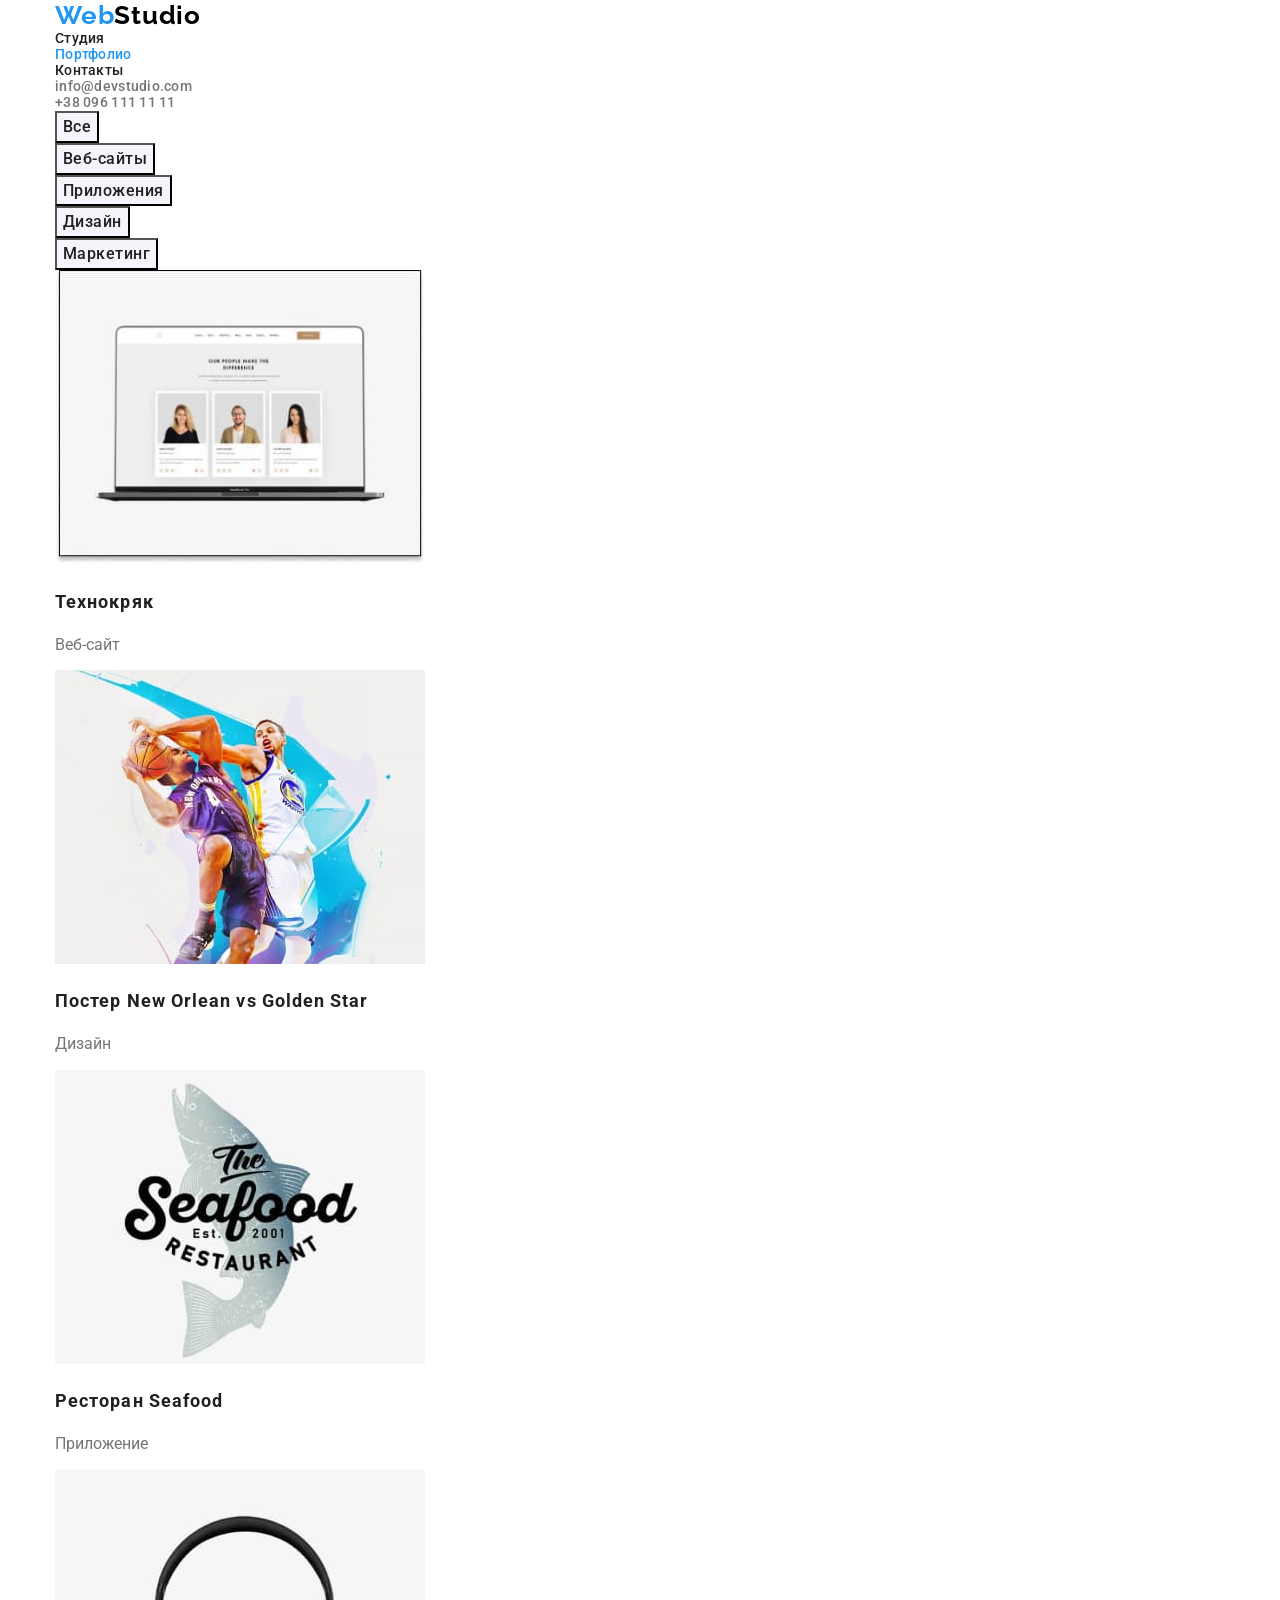
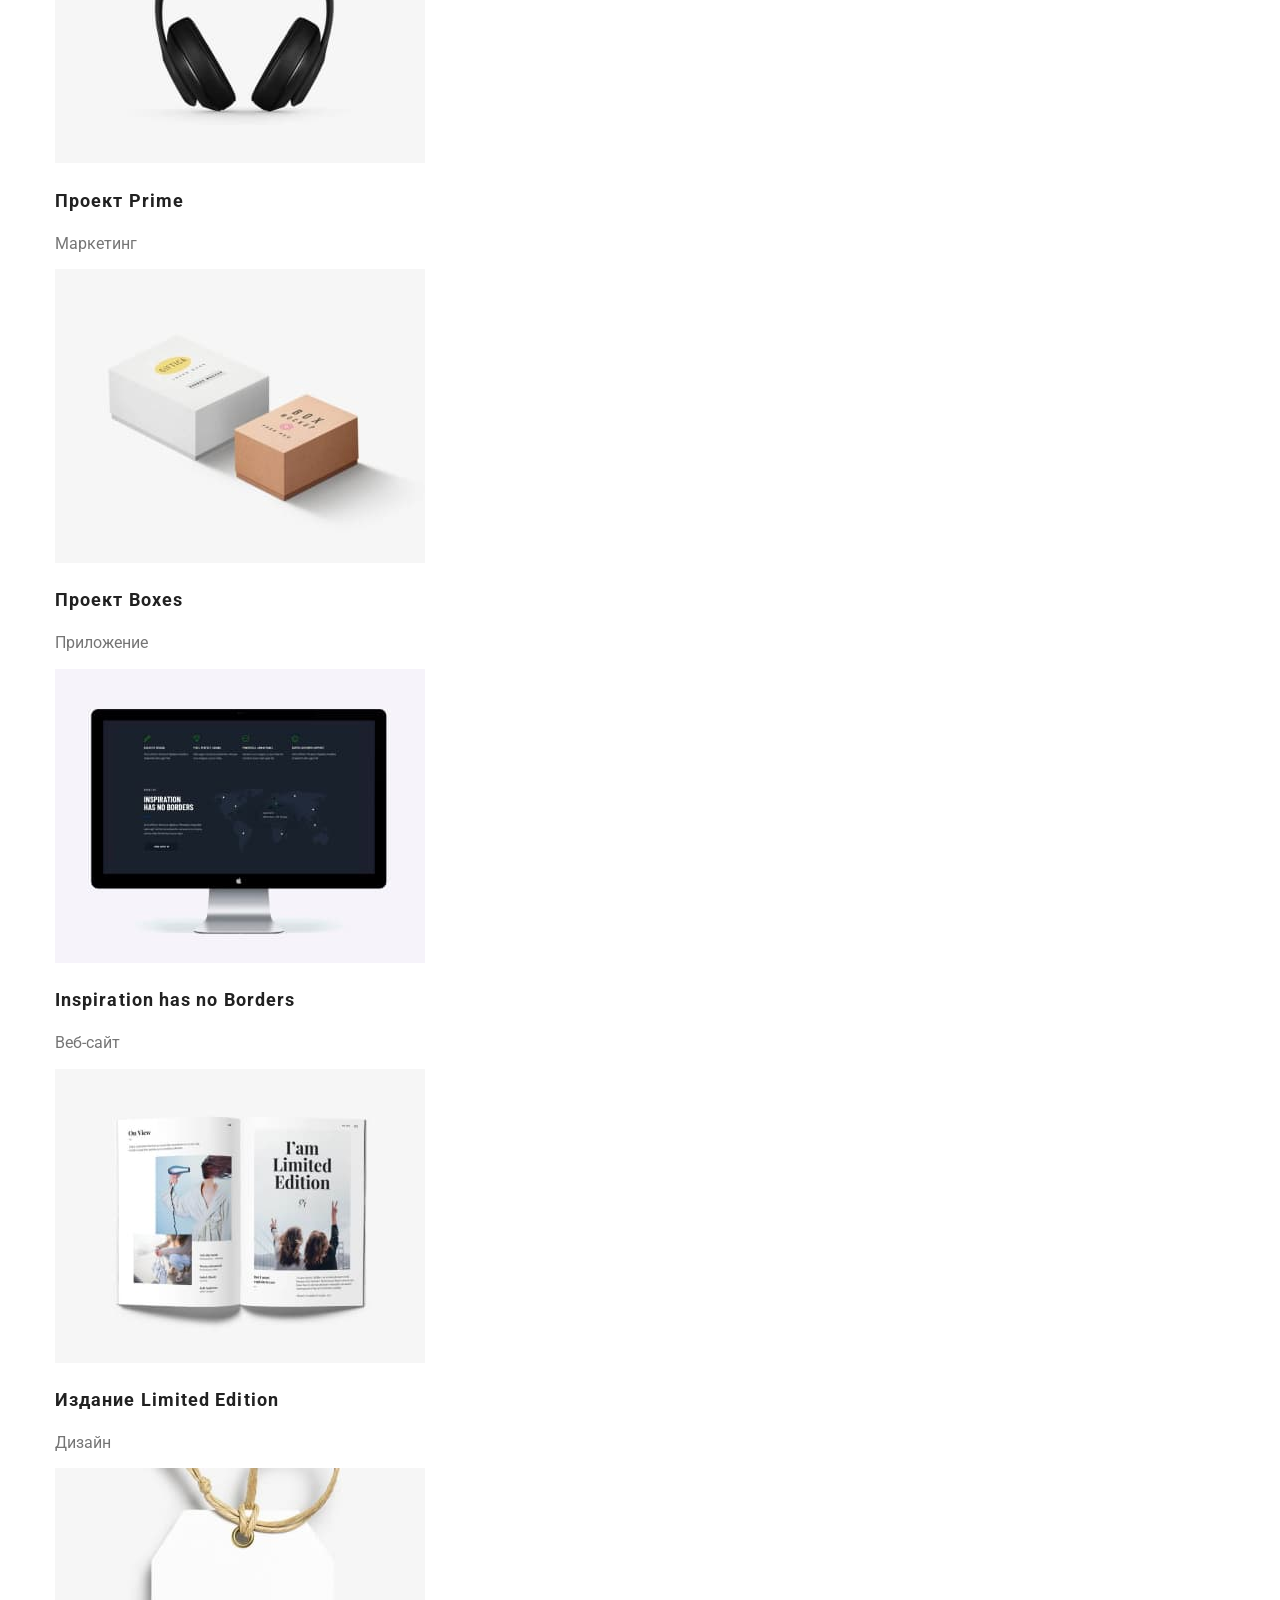
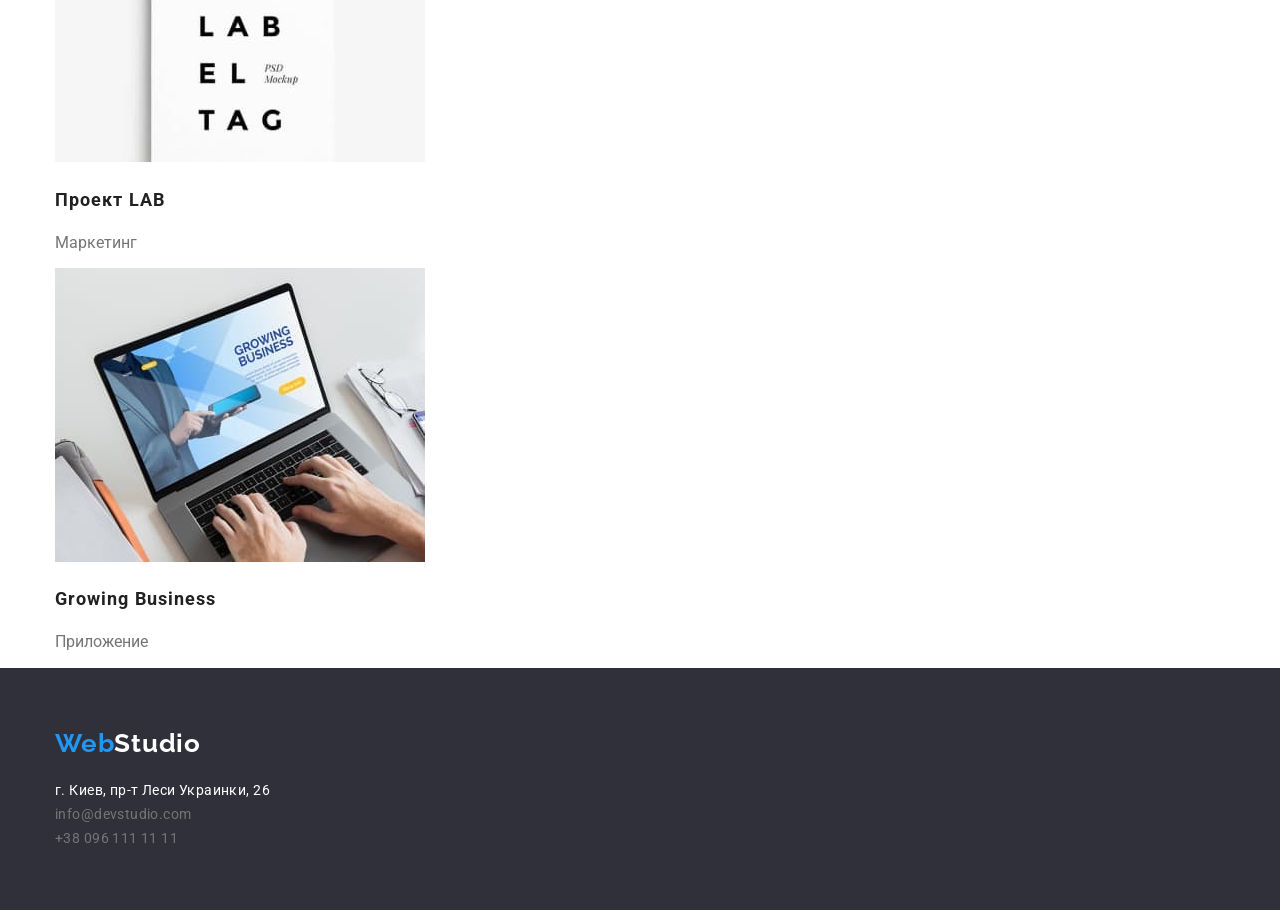
==== portfolio.html @ cf3341da "box model done" ====
<!DOCTYPE html>
<html lang="en">
<head>
    <meta charset="UTF-8">
    <meta http-equiv="X-UA-Compatible" content="IE=edge">
    <meta name="viewport" content="width=device-width, initial-scale=1.0">
    <title>Document</title>
    <link rel="preconnect" href="https://fonts.googleapis.com">
    <link rel="preconnect" href="https://fonts.gstatic.com" crossorigin>
    <link href="https://fonts.googleapis.com/css2?family=Raleway:wght@700&family=Roboto:wght@400;500;700&display=swap"
        rel="stylesheet">
        <link rel="stylesheet" href="https://cdnjs.cloudflare.com/ajax/libs/modern-normalize/1.1.0/modern-normalize.min.css">
    <link rel="stylesheet" href="./css/styles.css">
</head>
<body>
    <header class="header">
        <div class="container">
            <a href="" class="logo">Web<span class="logo-header">Studio</span></a>
            <nav>
                <ul class="site-nav">
                    <li>
                        <a href="./index.html" class="link">Студия</a>
                    </li>
                    <li>
                        <a href="./portfolio.html" class="current">Портфолио</a>
                    </li>
                    <li>
                        <a href="" class="link">Контакты</a>
                    </li>
                </ul>
            </nav>
            <ul class="contacts">
                <li>
                    <a href="mailto:info@devstudio.com" class="link">info@devstudio.com</a>
                </li>
                <li>
                    <a href="tel:+380961111111" class="link">+38 096 111 11 11</a>
                </li>
            </ul>
        </div>
    </header>

    <main>
        <section class="section">
            <div class="container">
                <h1 class="invisible-title">Портфолио студии</h1>
                    <ul class="portfolio">
                        <li><button type="button" class="button secondary">Все</button></li>
                        <li><button type="button" class="button secondary">Веб-сайты</button></li>
                        <li><button type="button" class="button secondary">Приложения</button></li>
                        <li><button type="button" class="button secondary">Дизайн</button></li>
                        <li><button type="button" class="button secondary">Маркетинг</button></li>
                        <li>
                            <img src="./images/tekhnokriak.jpg" alt="ноутбук, на котором открыт веб-сайт" width="370" height="294">
                            <h2 class="name">Технокряк</h2>
                            <p>Веб-сайт</p>
                        </li>
                        <li>
                            <img src="./images/poster.jpg" alt="два баскетболиста, один пытается отобрать мяч у другого" width="370"
                                height="294">
                            <h2 class="name">Постер New Orlean vs Golden Star</h2>
                            <p>Дизайн</p>
                        </li>
                        <li>
                            <img src="./images/restaurant_seafood.jpg" alt="логотип ресторана" width="370" height="294">
                            <h2 class="name">Ресторан Seafood</h2>
                            <p>Приложение</p>
                        </li>
                        <li>
                            <img src="./images/project_prime.jpg" alt="наушники" width="370" height="294">
                            <h2 class="name">Проект Prime</h2>
                            <p>Маркетинг</p>
                        </li>
                        <li>
                            <img src="./images/project_boxes.jpg" alt="белая и коричневая коробки" width="370" height="294">
                            <h2 class="name">Проект Boxes</h2>
                            <p>Приложение</p>
                        </li>
                        <li>
                            <img src="./images/inspiration_has_no_borders.jpg" alt="монитор, на котором изображен веб-сайт" width="370"
                                height="294">
                            <h2 class="name">Inspiration has no Borders</h2>
                            <p>Веб-сайт</p>
                        </li>
                        <li>
                            <img src="./images/limited_edition.jpg" alt="открытая книга" width="370" height="294">
                            <h2 class="name">Издание Limited Edition</h2>
                            <p>Дизайн</p>
                        </li>
                        <li>
                            <img src="./images/project_lab.jpg" alt="белая бирка" width="370" height="294">
                            <h2 class="name">Проект LAB</h2>
                            <p>Маркетинг</p>
                        </li>
                        <li>
                            <img src="./images/growing_business.jpg" alt="человек открывает приложение на ноутбуке" width="370"
                                height="294">
                            <h2 class="name">Growing Business</h2>
                            <p>Приложение</p>
                        </li>
                </ul>
            </div>
        </section>
            
    </main>

    <footer class="footer">
        <div class="container">
            <a href="" class="logo">Web<span class="logo-footer">Studio</span></a>
            <address class="address">
                <ul class="address-list">
                    <li>
                        <a href="https://goo.gl/maps/pVuJDx3CBujExNXr5" class="location">г. Киев, пр-т Леси Украинки, 26</a>
                    </li>
                    <li>
                        <a href="mailto:info@devstudio.com" class="link">info@devstudio.com</a>
                    </li>
                    <li>
                        <a href="tel:+380961111111" class="link">+38 096 111 11 11</a>
                    </li>
                </ul>
            </address>
        </div>
    </footer>
</body>
</html>
---- css/styles.css ----
/* цвет основного текста #212121 */
/* вторичный цвет текста #757575 */
/* лого шапка цвет #000000 и #2196F3*/
/* лого футер цвет #FFFFFF и #2196F3*/
/* футер адрес color: rgba(255, 255, 255, 0.6); */
/* вторичный цвет фона F5F4FA */

html {
  box-sizing: border-box;
}

*,
*::before,
*::after {
  box-sizing: inherit;
}

:root {
  --primary-text-color: #757575;
  --title-text-color: #212121;
  --accent-color: #2196f3;
  --primary-white-color: #ffffff;
}

body {
  background-color: var(--primary-white-color);
  color: var(--primary-text-color);
  font-family: Roboto, sans-serif;
  font-weight: 400;
}

ul {
  list-style: none;
}

.container {
  width: 1200px;
  padding-left: 15px;
  padding-right: 15px;
  margin-left: auto;
  margin-right: auto;
}
/* header */

.header {
  background-color: var(--primary-white-color);
}

/* logo */

.logo {
  color: var(--accent-color);
  font-family: Raleway, sans-serif;
  font-weight: 700;
  font-size: 26px;
  line-height: 1.19;
  letter-spacing: 0.03em;
  text-decoration: none;
}

.logo-header {
  color: #000;
}

.logo-footer {
  color: var(--primary-white-color);
}

/* site nav */

.site-nav {
  margin-top: 0;
  margin-bottom: 0;
  padding: 0;
  font-weight: 500;
  font-size: 14px;
  line-height: 1.14;
  letter-spacing: 0.02em;
}

.site-nav .current {
  color: var(--accent-color);
  text-decoration: none;
}

.site-nav .link {
  color: var(--title-text-color);
  text-decoration: none;
}

.site-nav .link:hover,
.link:focus {
  color: var(--accent-color);
}

/* contacts */

.contacts {
  margin-top: 0;
  margin-bottom: 0;
  padding: 0;
  font-weight: 500;
  font-size: 14px;
  line-height: 1.14;
  letter-spacing: 0.02em;
}

.contacts .link {
  color: var(--primary-text-color);
  text-decoration: none;
}

.contacts .link:hover,
.link:focus {
  color: var(--accent-color);
}

/* hero */

.hero {
  background-color: #2f303a;
  text-align: center;
}

.hero-title {
  margin-top: 0;
  margin-left: auto;
  margin-right: auto;
  width: 696px;
  color: var(--primary-white-color);
  font-weight: 900;
  font-size: 44px;
  line-height: 1.36;
  text-align: center;
  letter-spacing: 0.06em;
  text-transform: uppercase;
}

/* section */
.portfolio {
  margin-top: 0;
  padding-left: 0;
  margin-bottom: 0;
}
.section {
  background-color: var(--primary-white-color);
}

.section-title {
  margin-top: 0;
  margin-bottom: 50px;
  color: var(--title-text-color);
  font-weight: 700;
  font-size: 36px;
  line-height: 1.16;
  text-align: center;
  letter-spacing: 0.03em;
}

.section .name {
  color: var(--title-text-color);
  font-weight: 700;
  font-size: 18px;
  line-height: 2;
  letter-spacing: 0.06em;
}

.section .text {
  font-size: 16px;
  line-height: 1.87;
  letter-spacing: 0.03em;
}

/* team section */

.team-section {
  padding-top: 94px;
  padding-bottom: 94px;
  background-color: #f5f4fa;
}

.team {
  padding-left: 0;
}

.team .name {
  margin-top: 30px;
  margin-bottom: 10px;
  color: var(--title-text-color);
  font-weight: 500;
  font-size: 16px;
  line-height: 1.18;
  text-align: center;
  letter-spacing: 0.03em;
}

.team .text {
  margin-top: 0;
  margin-bottom: 30px;
  font-size: 16px;
  line-height: 1.18;
  text-align: center;
  letter-spacing: 0.03em;
}

/* features */

.features {
  margin-top: 0;
  margin-bottom: 0;
  padding-top: 94px;
  padding-bottom: 94px;
  padding-left: 0;
}

.features .title {
  margin-top: 0;
  margin-bottom: 10px;
  color: var(--title-text-color);
  font-weight: 700;
  font-size: 14px;
  line-height: 1.14;
  letter-spacing: 0.03em;
  text-transform: uppercase;
}

.features .text {
  margin-top: 0;
  margin-bottom: 0;
}

.text {
  font-size: 14px;
  line-height: 1.71;
  letter-spacing: 0.03em;
}

.workflow {
  margin-top: 0;
  margin-bottom: 0;
  padding-left: 0;
}
/* invisible-title */

.invisible-title {
  display: none;
}

/* button */

.button {
  font-family: inherit;
  cursor: pointer;
}

.button.primary {
  background-color: var(--accent-color);
  color: var(--primary-white-color);
  font-weight: 700;
  font-size: 16px;
  line-height: 1.87;
}

.button.secondary {
  background-color: #f5f4fa;
  color: var(--title-text-color);
  font-weight: 500;
  font-size: 16px;
  line-height: 1.62;
  text-align: center;
  letter-spacing: 0.03em;
}

.button.secondary:hover,
.secondary:focus {
  background-color: var(--accent-color);
  color: var(--primary-white-color);
}

/* footer */

.footer {
  padding-top: 60px;
  padding-bottom: 60px;
  background-color: #2f303a;
}

.address-list {
  padding-left: 0;
  margin-bottom: 0;
  margin-top: 20px;
}
.address .location {
  color: var(--primary-white-color);
  text-decoration: none;
  font-style: normal;
  font-size: 14px;
  line-height: 1.71;
  letter-spacing: 0.03em;
}

.address .location:hover,
.location:focus {
  color: var(--accent-color);
}

.address .link {
  color: var(--primary-text-color);
  text-decoration: none;
  font-style: normal;
  font-size: 14px;
  line-height: 1.71;
  letter-spacing: 0.03em;
}

.address .link:hover,
.link:focus {
  color: var(--accent-color);
}
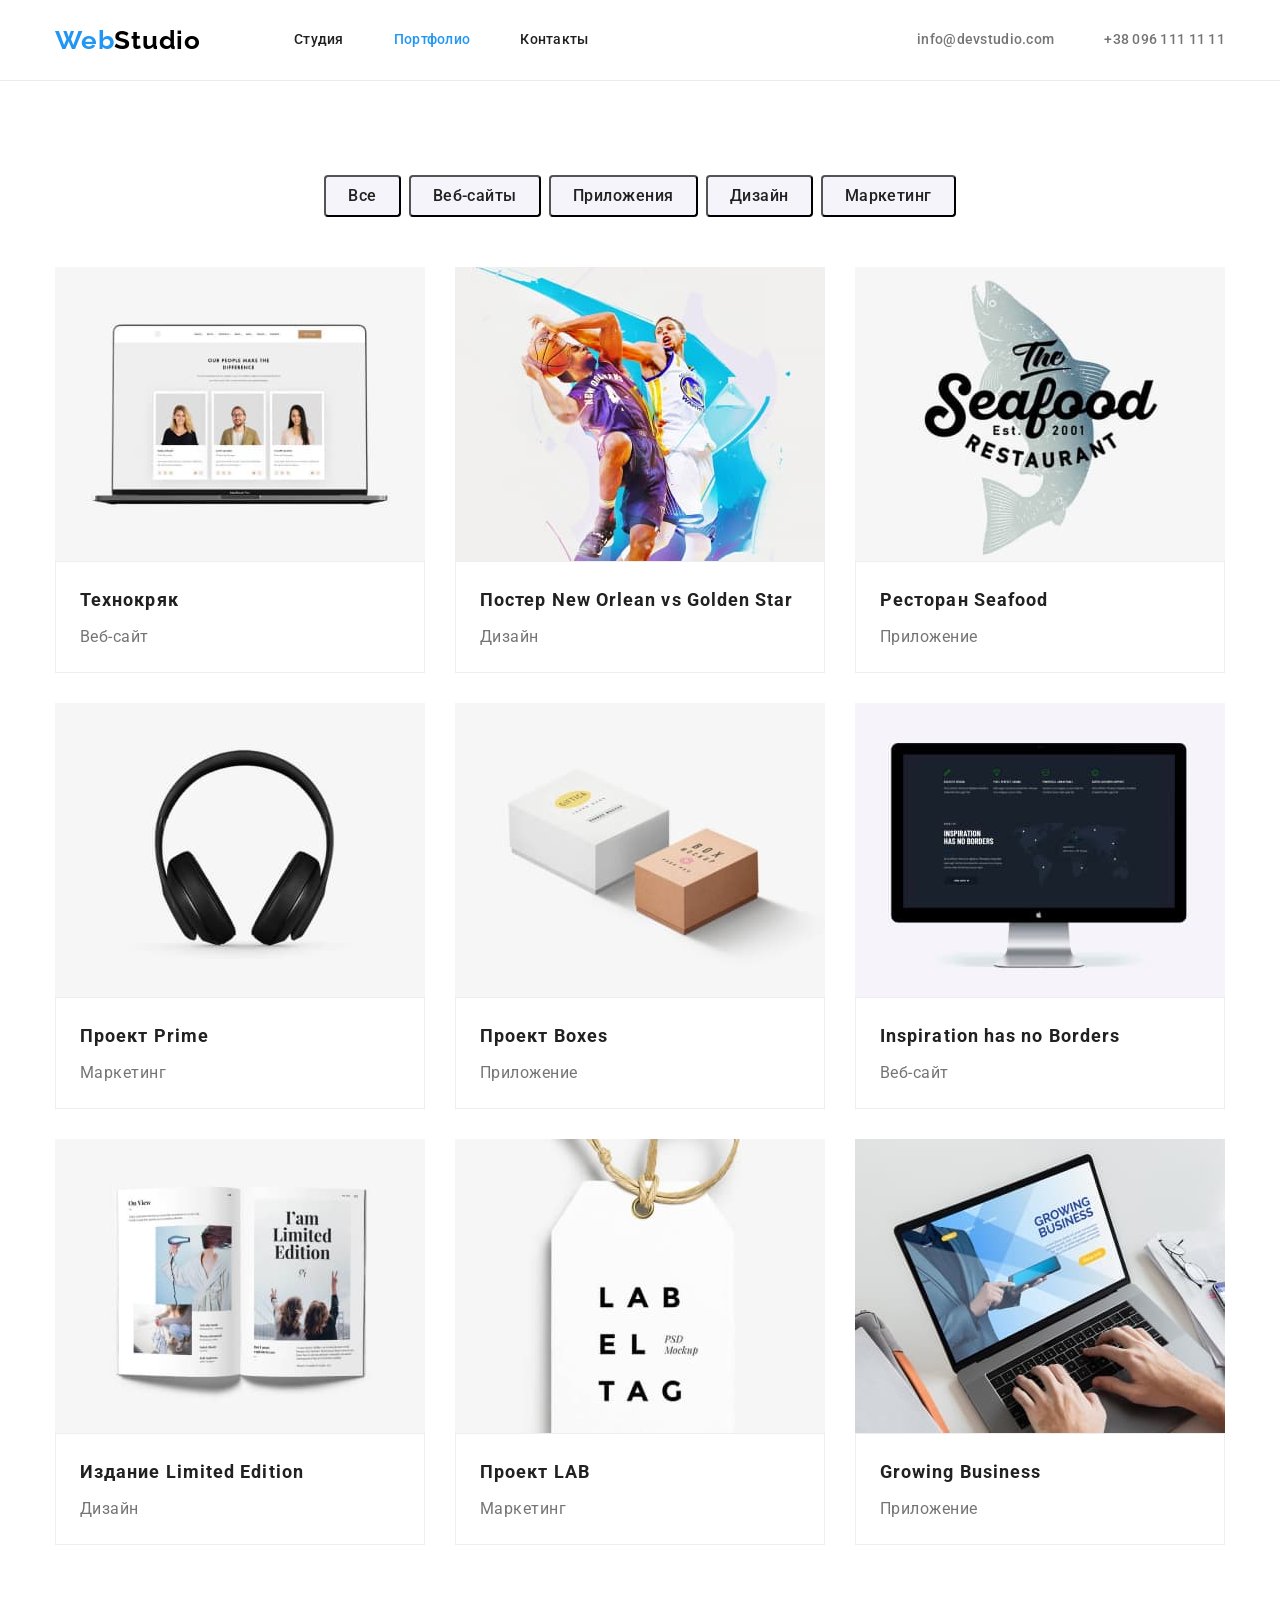
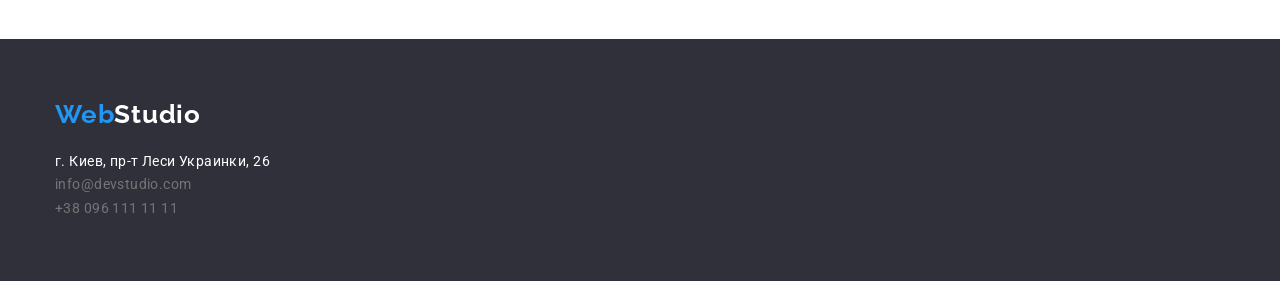
==== commit d21c5e95: "work is done" ====
--- a/portfolio.html
+++ b/portfolio.html
@@ -13,27 +13,27 @@
     <link rel="stylesheet" href="./css/styles.css">
 </head>
 <body>
-    <header class="header">
-        <div class="container">
+    <header class="header line">
+        <div class="container main-nav">
             <a href="" class="logo">Web<span class="logo-header">Studio</span></a>
             <nav>
                 <ul class="site-nav">
-                    <li>
+                    <li class="item">
                         <a href="./index.html" class="link">Студия</a>
                     </li>
-                    <li>
+                    <li class="item">
                         <a href="./portfolio.html" class="current">Портфолио</a>
                     </li>
-                    <li>
+                    <li class="item">
                         <a href="" class="link">Контакты</a>
                     </li>
                 </ul>
             </nav>
             <ul class="contacts">
-                <li>
+                <li class="item">
                     <a href="mailto:info@devstudio.com" class="link">info@devstudio.com</a>
                 </li>
-                <li>
+                <li class="item">
                     <a href="tel:+380961111111" class="link">+38 096 111 11 11</a>
                 </li>
             </ul>
@@ -42,63 +42,84 @@
 
     <main>
         <section class="section">
-            <div class="container">
+            <div class="container portfolio ">
                 <h1 class="invisible-title">Портфолио студии</h1>
-                    <ul class="portfolio">
-                        <li><button type="button" class="button secondary">Все</button></li>
-                        <li><button type="button" class="button secondary">Веб-сайты</button></li>
-                        <li><button type="button" class="button secondary">Приложения</button></li>
-                        <li><button type="button" class="button secondary">Дизайн</button></li>
-                        <li><button type="button" class="button secondary">Маркетинг</button></li>
-                        <li>
-                            <img src="./images/tekhnokriak.jpg" alt="ноутбук, на котором открыт веб-сайт" width="370" height="294">
-                            <h2 class="name">Технокряк</h2>
-                            <p>Веб-сайт</p>
+                    <ul class="button-flex">
+                        <li class="item"><button type="button" class="button secondary">Все</button></li>
+                        <li class="item"><button type="button" class="button secondary">Веб-сайты</button></li>
+                        <li class="item"><button type="button" class="button secondary">Приложения</button></li>
+                        <li class="item"><button type="button" class="button secondary">Дизайн</button></li>
+                        <li class="item"><button type="button" class="button secondary">Маркетинг</button></li>
+                    </ul>
+                    <ul class="projects">
+                        <li class="item">
+                            <img class="image" src="./images/teknokriak.jpg" alt="ноутбук, на котором открыт веб-сайт" width="370" height="294">
+                            <div class="text-block">
+                                <h2 class="name">Технокряк</h2>
+                                <p class="text">Веб-сайт</p>
+                            </div>
                         </li>
-                        <li>
-                            <img src="./images/poster.jpg" alt="два баскетболиста, один пытается отобрать мяч у другого" width="370"
+                        <li class="item">
+                            <img class="image" src="./images/poster.jpg" alt="два баскетболиста, один пытается отобрать мяч у другого" width="370"
                                 height="294">
-                            <h2 class="name">Постер New Orlean vs Golden Star</h2>
-                            <p>Дизайн</p>
+                                <div class="text-block">
+                                <h2 class="name">Постер New Orlean vs Golden Star</h2>
+                                <p class="text">Дизайн</p>
+                            </div>
                         </li>
-                        <li>
-                            <img src="./images/restaurant_seafood.jpg" alt="логотип ресторана" width="370" height="294">
-                            <h2 class="name">Ресторан Seafood</h2>
-                            <p>Приложение</p>
+                        <li class="item">
+                            <img class="image" src="./images/restaurant_seafood.jpg" alt="логотип ресторана" width="370" height="294">
+                            <div class="text-block">
+                                <h2 class="name">Ресторан Seafood</h2>
+                                <p class="text">Приложение</p>
+                            </div>
                         </li>
-                        <li>
-                            <img src="./images/project_prime.jpg" alt="наушники" width="370" height="294">
-                            <h2 class="name">Проект Prime</h2>
-                            <p>Маркетинг</p>
+                        <li class="item">
+                            <img class="image" src="./images/project_prime.jpg" alt="наушники" width="370" height="294">
+                           <div class="text-block">
+                                <h2 class="name">Проект Prime</h2>
+                                <p class="text">Маркетинг</p>
+                            </div>
                         </li>
-                        <li>
-                            <img src="./images/project_boxes.jpg" alt="белая и коричневая коробки" width="370" height="294">
-                            <h2 class="name">Проект Boxes</h2>
-                            <p>Приложение</p>
+                        <li class="item">
+                            <img class="image" src="./images/project_boxes.jpg" alt="белая и коричневая коробки" width="370" height="294">
+                        <div class="text-block">
+                                <h2 class="name">Проект Boxes</h2>
+                                <p class="text">Приложение</p>
+                            </div>
                         </li>
-                        <li>
-                            <img src="./images/inspiration_has_no_borders.jpg" alt="монитор, на котором изображен веб-сайт" width="370"
+                        <li class="item">
+                            <img class="image" src="./images/inspiration_has_no_borders.jpg" alt="монитор, на котором изображен веб-сайт" width="370"
                                 height="294">
-                            <h2 class="name">Inspiration has no Borders</h2>
-                            <p>Веб-сайт</p>
+                        <div class="text-block">
+                                <h2 class="name">Inspiration has no Borders</h2>
+                                <p class="text">Веб-сайт</p>
+                            </div>
                         </li>
-                        <li>
-                            <img src="./images/limited_edition.jpg" alt="открытая книга" width="370" height="294">
-                            <h2 class="name">Издание Limited Edition</h2>
-                            <p>Дизайн</p>
+                        <li class="item">
+                            <img class="image" src="./images/limited_edition.jpg" alt="открытая книга" width="370" height="294">
+                            <div class="text-block">
+                                <h2 class="name">Издание Limited Edition</h2>
+                                <p class="text">Дизайн</p>
+                            </div>
                         </li>
-                        <li>
-                            <img src="./images/project_lab.jpg" alt="белая бирка" width="370" height="294">
-                            <h2 class="name">Проект LAB</h2>
-                            <p>Маркетинг</p>
+                        <li class="item">
+                            <img class="image" src="./images/project_lab.jpg" alt="белая бирка" width="370" height="294">
+                            <div class="text-block">
+                                <h2 class="name">Проект LAB</h2>
+                                <p class="text">Маркетинг</p>
+                            </div>
                         </li>
-                        <li>
-                            <img src="./images/growing_business.jpg" alt="человек открывает приложение на ноутбуке" width="370"
+                        <li class="item">
+                            <img class="image" src="./images/growing_business.jpg" alt="человек открывает приложение на ноутбуке" width="370"
                                 height="294">
-                            <h2 class="name">Growing Business</h2>
-                            <p>Приложение</p>
+                            <div class="text-block">
+                                <h2 class="name">Growing Business</h2>
+                                <p class="text">Приложение</p>
+                            </div>
                         </li>
-                </ul>
+                    </ul>
+                
             </div>
         </section>
             
--- a/css/styles.css
+++ b/css/styles.css
@@ -46,6 +46,10 @@
   background-color: var(--primary-white-color);
 }
 
+.line {
+  border-bottom: 1px solid #ececec;
+}
+
 /* logo */
 
 .logo {
@@ -66,11 +70,17 @@
   color: var(--primary-white-color);
 }
 
+.main-nav {
+  display: flex;
+  align-items: center;
+}
 /* site nav */
 
 .site-nav {
-  margin-top: 0;
-  margin-bottom: 0;
+  display: flex;
+  margin-top: 0;
+  margin-bottom: 0;
+  margin-left: 93px;
   padding: 0;
   font-weight: 500;
   font-size: 14px;
@@ -78,12 +88,22 @@
   letter-spacing: 0.02em;
 }
 
+.site-nav .item + .item {
+  margin-left: 50px;
+}
+
 .site-nav .current {
+  display: block;
+  padding-top: 32px;
+  padding-bottom: 32px;
   color: var(--accent-color);
   text-decoration: none;
 }
 
 .site-nav .link {
+  display: block;
+  padding-top: 32px;
+  padding-bottom: 32px;
   color: var(--title-text-color);
   text-decoration: none;
 }
@@ -96,13 +116,19 @@
 /* contacts */
 
 .contacts {
-  margin-top: 0;
-  margin-bottom: 0;
+  display: flex;
+  margin-top: 0;
+  margin-bottom: 0;
+  margin-left: auto;
   padding: 0;
   font-weight: 500;
   font-size: 14px;
   line-height: 1.14;
   letter-spacing: 0.02em;
+}
+
+.contacts .item + .item {
+  margin-left: 50px;
 }
 
 .contacts .link {
@@ -137,27 +163,50 @@
 }
 
 /* section */
+
 .portfolio {
-  margin-top: 0;
-  padding-left: 0;
-  margin-bottom: 0;
-}
-.section {
-  background-color: var(--primary-white-color);
-}
-
-.section-title {
-  margin-top: 0;
-  margin-bottom: 50px;
-  color: var(--title-text-color);
-  font-weight: 700;
-  font-size: 36px;
-  line-height: 1.16;
-  text-align: center;
-  letter-spacing: 0.03em;
-}
-
-.section .name {
+  padding-top: 94px;
+  padding-bottom: 94px;
+}
+
+.projects {
+  display: flex;
+  flex-wrap: wrap;
+  margin-top: 0;
+  padding-left: 0;
+  margin-bottom: 0;
+}
+
+.projects .item {
+  width: 370px;
+  margin-right: 30px;
+  margin-bottom: 30px;
+}
+
+.projects .item:nth-child(3n) {
+  margin-right: 0;
+}
+
+.projects .item:nth-last-child(-n + 3) {
+  margin-bottom: 0;
+}
+
+.projects .item:nth-child(-n + 3) {
+  margin-top: 50px;
+}
+
+.image {
+  display: block;
+}
+
+.projects .text-block {
+  padding: 20px 24px 20px 24px;
+  border: 1px solid #eeeeee;
+}
+
+.projects .name {
+  margin-top: 0;
+  margin-bottom: 4px;
   color: var(--title-text-color);
   font-weight: 700;
   font-size: 18px;
@@ -165,7 +214,29 @@
   letter-spacing: 0.06em;
 }
 
+.projects .text {
+  margin: 0;
+}
+
+.section {
+  background-color: var(--primary-white-color);
+}
+
+.section-title {
+  margin-top: 0;
+  margin-bottom: 50px;
+  color: var(--title-text-color);
+  font-weight: 700;
+  font-size: 36px;
+  line-height: 1.16;
+  text-align: center;
+  letter-spacing: 0.03em;
+}
+
 .section .text {
+  margin-top: 0;
+  margin-bottom: 0;
+
   font-size: 16px;
   line-height: 1.87;
   letter-spacing: 0.03em;
@@ -180,11 +251,24 @@
 }
 
 .team {
-  padding-left: 0;
+  display: flex;
+  padding-left: 0;
+}
+
+.team .item + .item {
+  margin-left: 30px;
+}
+.team .text-block {
+  padding-top: 30px;
+  padding-bottom: 30px;
+  background-color: var(--primary-white-color);
+  box-shadow: 0px 1px 3px rgba(0, 0, 0, 0.12), 0px 1px 1px rgba(0, 0, 0, 0.14),
+    0px 2px 1px rgba(0, 0, 0, 0.2);
+  border-radius: 0px 0px 4px 4px;
 }
 
 .team .name {
-  margin-top: 30px;
+  margin-top: 0;
   margin-bottom: 10px;
   color: var(--title-text-color);
   font-weight: 500;
@@ -196,7 +280,7 @@
 
 .team .text {
   margin-top: 0;
-  margin-bottom: 30px;
+  margin-bottom: 0;
   font-size: 16px;
   line-height: 1.18;
   text-align: center;
@@ -206,6 +290,7 @@
 /* features */
 
 .features {
+  display: flex;
   margin-top: 0;
   margin-bottom: 0;
   padding-top: 94px;
@@ -213,6 +298,14 @@
   padding-left: 0;
 }
 
+.features .item {
+  width: 270px;
+}
+
+.features .item + .item {
+  margin-left: 30px;
+}
+
 .features .title {
   margin-top: 0;
   margin-bottom: 10px;
@@ -224,11 +317,6 @@
   text-transform: uppercase;
 }
 
-.features .text {
-  margin-top: 0;
-  margin-bottom: 0;
-}
-
 .text {
   font-size: 14px;
   line-height: 1.71;
@@ -236,10 +324,17 @@
 }
 
 .workflow {
-  margin-top: 0;
-  margin-bottom: 0;
-  padding-left: 0;
-}
+  display: flex;
+  margin-top: 0;
+  margin-bottom: 0;
+  padding-left: 0;
+  padding-bottom: 94px;
+}
+
+.workflow .item + .item {
+  margin-left: 30px;
+}
+
 /* invisible-title */
 
 .invisible-title {
@@ -253,7 +348,25 @@
   cursor: pointer;
 }
 
+.button-flex {
+  margin: 0;
+  display: flex;
+  padding-left: 0;
+  justify-content: center;
+}
+
+.button-flex .item + .item {
+  margin-left: 8px;
+}
+
 .button.primary {
+  min-width: 200px;
+  padding-top: 10px;
+  padding-right: 32px;
+  padding-bottom: 10px;
+  padding-left: 32px;
+  border-radius: 4px;
+
   background-color: var(--accent-color);
   color: var(--primary-white-color);
   font-weight: 700;
@@ -262,6 +375,9 @@
 }
 
 .button.secondary {
+  min-width: 73px;
+  padding: 6px 22px 6px 22px;
+  border-radius: 4px;
   background-color: #f5f4fa;
   color: var(--title-text-color);
   font-weight: 500;
@@ -290,6 +406,11 @@
   margin-bottom: 0;
   margin-top: 20px;
 }
+
+.address .item + .item {
+  margin-top: 9px;
+}
+
 .address .location {
   color: var(--primary-white-color);
   text-decoration: none;
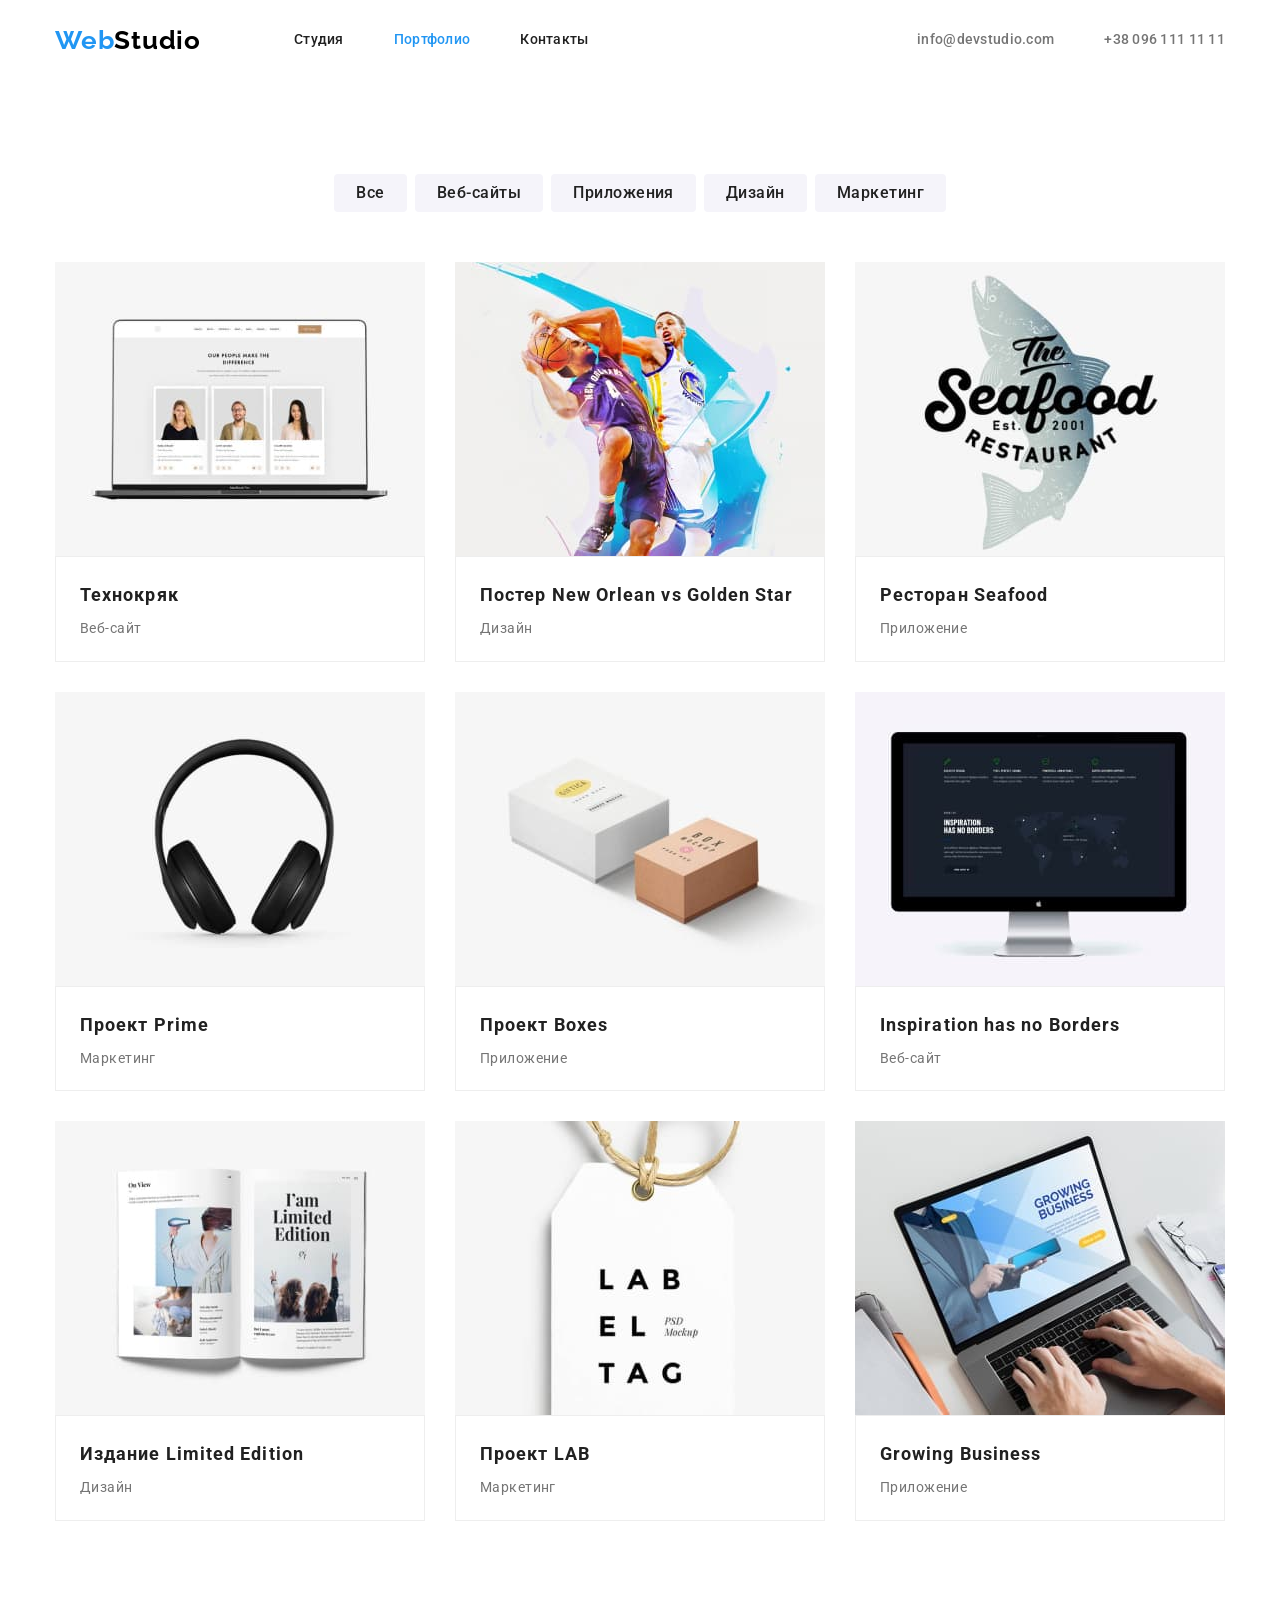
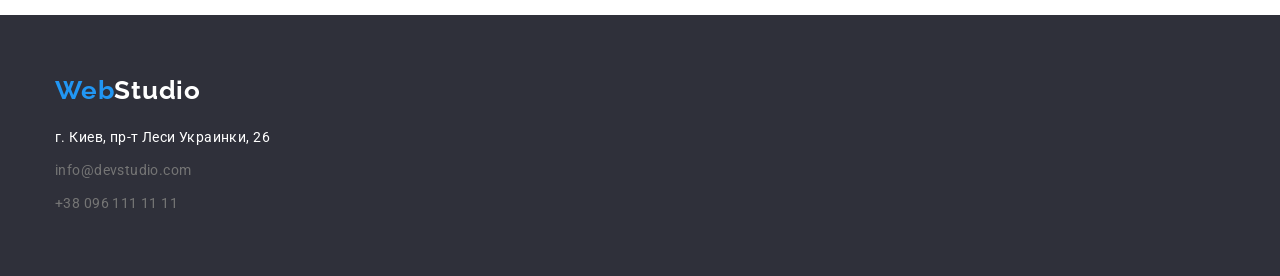
==== commit 82065ed8: "corrected" ====
--- a/portfolio.html
+++ b/portfolio.html
@@ -13,7 +13,7 @@
     <link rel="stylesheet" href="./css/styles.css">
 </head>
 <body>
-    <header class="header line">
+    <header class="header">
         <div class="container main-nav">
             <a href="" class="logo">Web<span class="logo-header">Studio</span></a>
             <nav>
@@ -43,7 +43,7 @@
     <main>
         <section class="section">
             <div class="container portfolio ">
-                <h1 class="invisible-title">Портфолио студии</h1>
+                <h1 class="visually-hidden">Портфолио студии</h1>
                     <ul class="button-flex">
                         <li class="item"><button type="button" class="button secondary">Все</button></li>
                         <li class="item"><button type="button" class="button secondary">Веб-сайты</button></li>
@@ -130,13 +130,13 @@
             <a href="" class="logo">Web<span class="logo-footer">Studio</span></a>
             <address class="address">
                 <ul class="address-list">
-                    <li>
+                    <li class="item">
                         <a href="https://goo.gl/maps/pVuJDx3CBujExNXr5" class="location">г. Киев, пр-т Леси Украинки, 26</a>
                     </li>
-                    <li>
+                    <li class="item">
                         <a href="mailto:info@devstudio.com" class="link">info@devstudio.com</a>
                     </li>
-                    <li>
+                    <li class="item">
                         <a href="tel:+380961111111" class="link">+38 096 111 11 11</a>
                     </li>
                 </ul>
--- a/css/styles.css
+++ b/css/styles.css
@@ -31,6 +31,8 @@
 
 ul {
   list-style: none;
+  padding: 0;
+  margin: 0;
 }
 
 .container {
@@ -74,13 +76,16 @@
   display: flex;
   align-items: center;
 }
+
+nav {
+  margin-left: 93px;
+}
 /* site nav */
 
 .site-nav {
   display: flex;
   margin-top: 0;
   margin-bottom: 0;
-  margin-left: 93px;
   padding: 0;
   font-weight: 500;
   font-size: 14px;
@@ -144,6 +149,7 @@
 /* hero */
 
 .hero {
+  padding: 200px 0;
   background-color: #2f303a;
   text-align: center;
 }
@@ -164,17 +170,9 @@
 
 /* section */
 
-.portfolio {
-  padding-top: 94px;
-  padding-bottom: 94px;
-}
-
 .projects {
   display: flex;
   flex-wrap: wrap;
-  margin-top: 0;
-  padding-left: 0;
-  margin-bottom: 0;
 }
 
 .projects .item {
@@ -191,10 +189,6 @@
   margin-bottom: 0;
 }
 
-.projects .item:nth-child(-n + 3) {
-  margin-top: 50px;
-}
-
 .image {
   display: block;
 }
@@ -219,6 +213,7 @@
 }
 
 .section {
+  padding: 94px 0;
   background-color: var(--primary-white-color);
 }
 
@@ -237,22 +232,19 @@
   margin-top: 0;
   margin-bottom: 0;
 
-  font-size: 16px;
-  line-height: 1.87;
+  font-size: 14px;
+  line-height: 1.7;
   letter-spacing: 0.03em;
 }
 
 /* team section */
 
-.team-section {
-  padding-top: 94px;
-  padding-bottom: 94px;
+.team-members {
   background-color: #f5f4fa;
 }
 
 .team {
   display: flex;
-  padding-left: 0;
 }
 
 .team .item + .item {
@@ -291,11 +283,7 @@
 
 .features {
   display: flex;
-  margin-top: 0;
-  margin-bottom: 0;
-  padding-top: 94px;
-  padding-bottom: 94px;
-  padding-left: 0;
+  margin-bottom: 94px;
 }
 
 .features .item {
@@ -325,20 +313,15 @@
 
 .workflow {
   display: flex;
-  margin-top: 0;
-  margin-bottom: 0;
-  padding-left: 0;
-  padding-bottom: 94px;
 }
 
 .workflow .item + .item {
   margin-left: 30px;
 }
 
-/* invisible-title */
-
-.invisible-title {
-  display: none;
+.visually-hidden {
+  position: fixed;
+  transform: scale(0);
 }
 
 /* button */
@@ -346,10 +329,11 @@
 .button {
   font-family: inherit;
   cursor: pointer;
+  border: none;
 }
 
 .button-flex {
-  margin: 0;
+  margin-bottom: 50px;
   display: flex;
   padding-left: 0;
   justify-content: center;
@@ -401,10 +385,13 @@
   background-color: #2f303a;
 }
 
+.address {
+  margin-top: 20px;
+}
+
 .address-list {
   padding-left: 0;
   margin-bottom: 0;
-  margin-top: 20px;
 }
 
 .address .item + .item {
